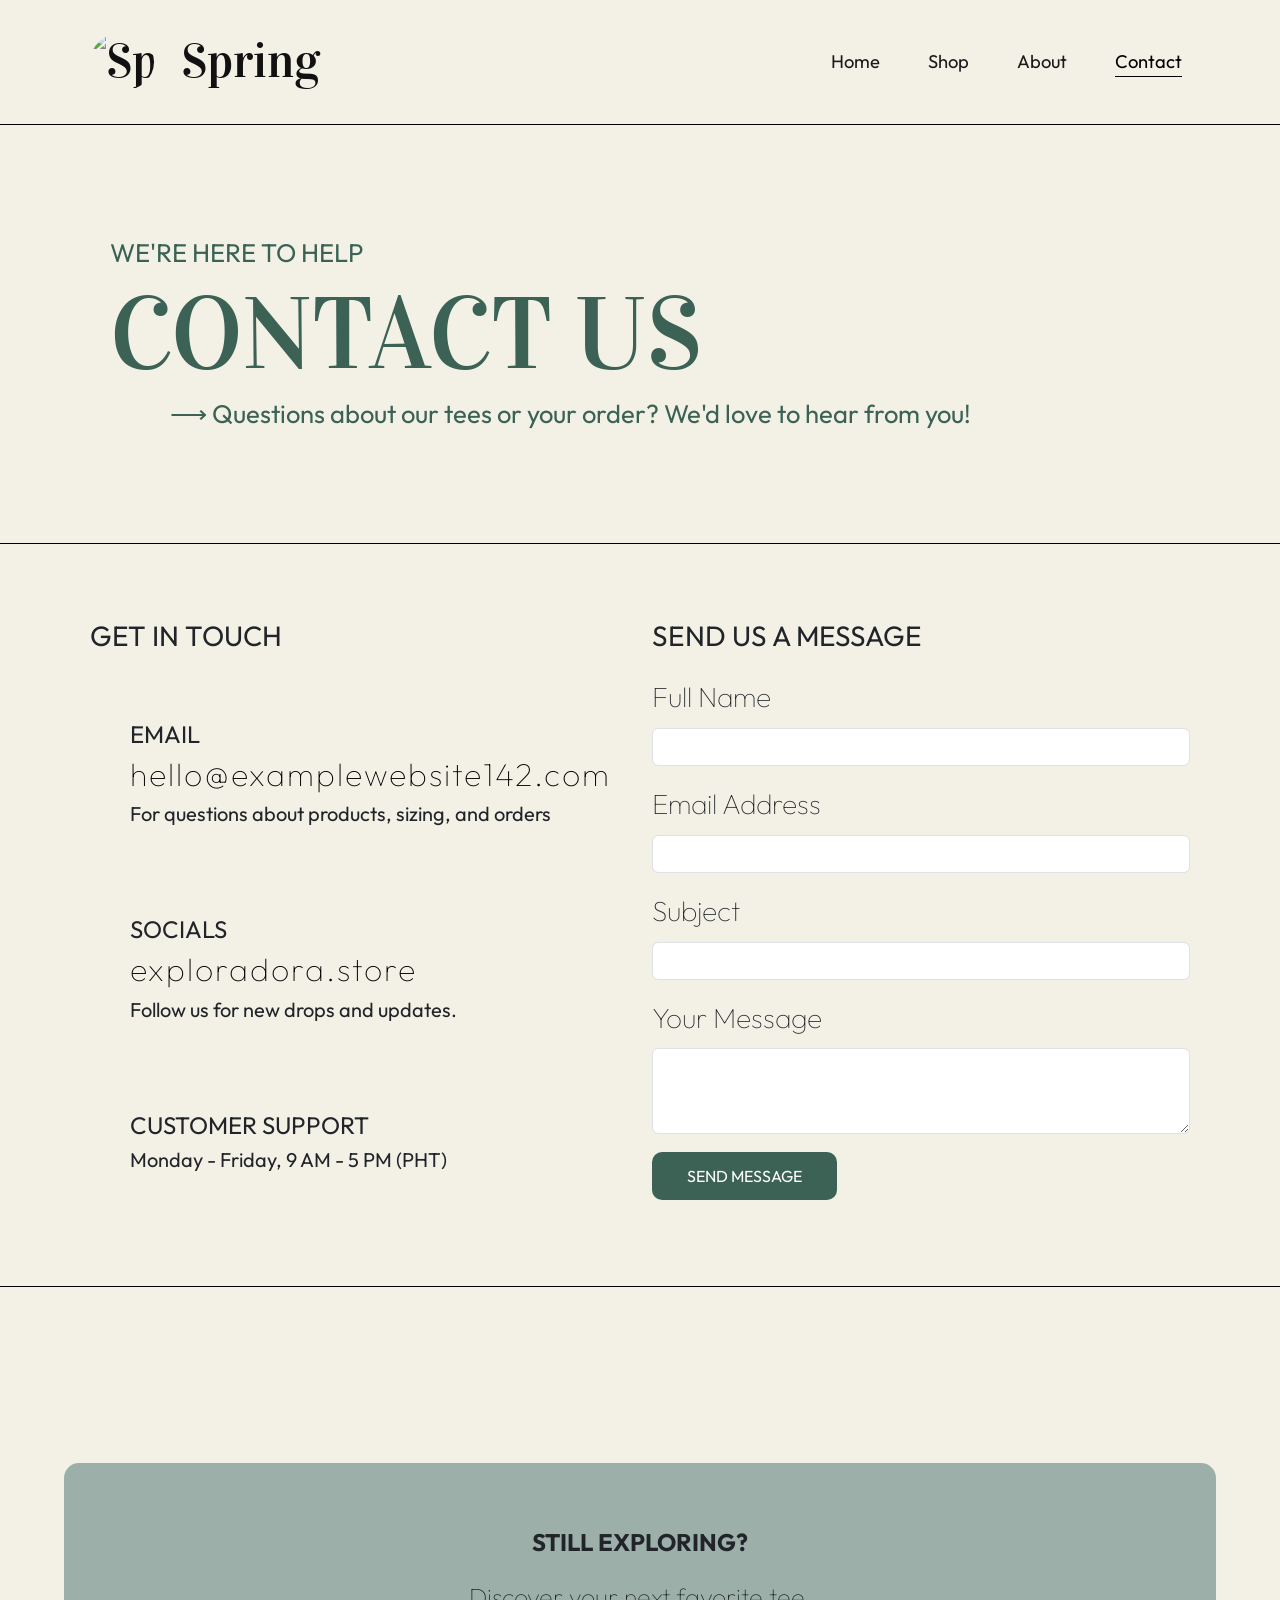
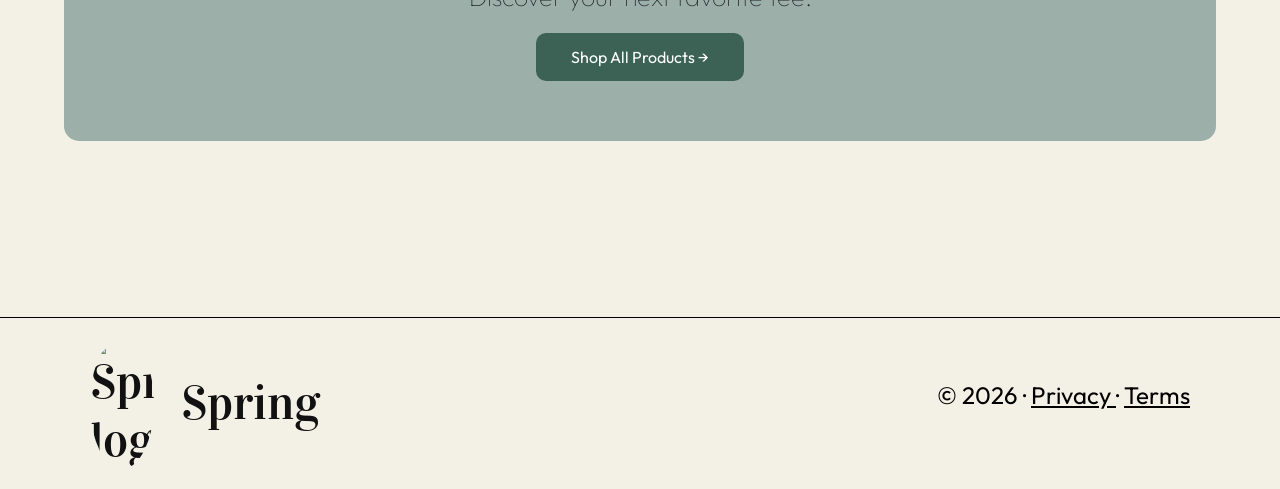
==== contact page.html @ 9e549c5b "Merge pull request #2 from jajaja33e/kyla Merge redesigned shop with the new product pages" ====
<!DOCTYPE html>
<html lang="en">

<head>
    <meta charset="UTF-8">
    <meta name="viewport" content="width=device-width, initial-scale=1.0">

    <title>Spring | Contact Us</title>

    <link rel="preconnect" href="https://fonts.googleapis.com">
    <link rel="preconnect" href="https://fonts.gstatic.com" crossorigin>
    <link href="https://fonts.googleapis.com/css2?family=Outfit:wght@400;600;700&family=Vidaloka&display=swap" rel="stylesheet">
    <link href="https://cdn.jsdelivr.net/npm/bootstrap@5.3.3/dist/css/bootstrap.min.css"
        rel="stylesheet">

    <link rel="stylesheet" href="css/style.css">
</head>

<body>

   <header class="site-header">

        <nav class="navbar navbar-expand-lg">

            <div class="container">

                <a class="navbar-brand" href="index.html">

                    <img src="Logo_Spring.png" style="max-width: 64px; height: auto; margin-right: 15px;"
                        alt="Spring logo">

                    Spring

                </a>

                <button class="navbar-toggler" type="button"
                    data-bs-toggle="collapse"
                    data-bs-target="#mainNavigation"
                    aria-controls="mainNavigation"
                    aria-expanded="false"
                    aria-label="Toggle navigation">

                    <span class="navbar-toggler-icon"></span>

                </button>

                <div class="collapse navbar-collapse"
                    id="mainNavigation">

                    <ul class="navbar-nav ms-auto">

                        <li class="nav-item">
                            <a class="nav-link" href="index.html">
                                Home
                            </a>
                        </li>

                        <li class="nav-item">
                            <a class="nav-link" href="shop page.html">
                                Shop
                            </a>
                        </li>

                        <li class="nav-item">
                            <a class="nav-link" href="about page.html">
                                About
                            </a>
                        </li>

                        <li class="nav-item">
                            <a class="nav-link active" href="contact page.html" aria-current="page">
                                Contact
                            </a>
                        </li>

                    </ul>

                </div>

            </div>

        </nav>

        <hr class="custom-line">


    </header>


    <main>

        <section class="contact-hero">

            <div class="container">

                <p class="contact-eyebrow">
                    WE'RE HERE TO HELP
                </p>

                <h1 style="font-size: 96px;">CONTACT US</h1>

                <div class="contact-introduction">

                    <p style="font-size: 24px; padding-left: 60px;">
                        ⟶ Questions about our tees or your
                        order? We'd love to hear from you!
                    </p>

                </div>

            </div>

        </section>

        <hr class="custom-line">

        <section class="contact-main">

            <div class="container">

                <div class="row g-4">

                    <div class="col-md-6">

                        <div class="contact-information">

                            <p style="font-size: 28px;">GET IN TOUCH</p>


                            <div class="contact-detail">

                                <p style="font-size: 24px;">EMAIL</p>

                                <a style="font-size: 32px;" href="mailto:hello@examplewebsite142.com">
                                    hello@examplewebsite142.com
                                </a>

                                <p style="font-size: 20px;">
                                    For questions about products,
                                    sizing, and orders
                                </p>

                            </div>


                            <div class="contact-detail">

                                <p style="font-size: 24px;">SOCIALS</p>

                                <a style="font-size: 32px;" href="https://www.instagram.com/exploradora.store/">
                                    exploradora.store
                                </a>

                                <p style="font-size: 20px;">
                                    Follow us for new drops and updates.
                                </p>

                            </div>


                            <div class="contact-detail">

                                <p style="font-size: 24px;">CUSTOMER SUPPORT</p>

                                <p style="font-size: 20px;">
                                    Monday - Friday, 9 AM - 5 PM (PHT)
                                </p>

                            </div>

                        </div>

                    </div>


                    <div class="col-md-6">

                        <div class="contact-form-container">

                            <p>SEND US A MESSAGE</p>

                            <form id="contact-form"
                                action="#"
                                method="post">

                                <div class="mb-3">

                                    <label for="full-name"
                                        class="form-label">
                                        Full Name
                                    </label>

                                    <input type="text"
                                        class="form-control"
                                        id="full-name"
                                        name="fullName"
                                        autocomplete="name"
                                        required>

                                </div>


                                <div class="mb-3">

                                    <label for="email-address"
                                        class="form-label">
                                        Email Address
                                    </label>

                                    <input type="email"
                                        class="form-control"
                                        id="email-address"
                                        name="email"
                                        autocomplete="email"
                                        required>

                                </div>


                                <div class="mb-3">

                                    <label for="subject"
                                        class="form-label">
                                        Subject
                                    </label>

                                    <input type="text"
                                        class="form-control"
                                        id="subject"
                                        name="subject"
                                        required>

                                </div>


                                <div class="mb-3">

                                    <label for="message"
                                        class="form-label">
                                        Your Message
                                    </label>

                                    <textarea
                                        class="form-control"
                                        id="message"
                                        name="message"
                                        rows="3"
                                        required></textarea>

                                </div>


                                <button type="submit"
                                    class="btn contact-submit-button">

                                    SEND MESSAGE

                                </button>

                            </form>

                        </div>

                    </div>

                </div>

            </div>

        </section>

                <hr class="custom-line">


        <section class="contact-cta">

            <div class="container-exploring">

                <div class="cta-content">

                    <p style="font-size: 24px; font-weight: bolder;">STILL EXPLORING?</p>

                    <p style="font-size: 25px; font-weight: lighter;">
                        Discover your next favorite tee.
                    </p>

                    <a style="   background-color: #3B6255 !important;
    color: white !important;
    border: none !important;
    padding: 12px 35px;
    border-radius: 10px !important;
    text-decoration: none;
    display: inline-block;
    font-size: 16px;    
    href="shop page.html"
                        class="btn cta-button">

                        Shop All Products
                        <span aria-hidden="true">→</span>

                    </a>

                </div>

            </div>

        </section>

    </main>


     <footer class="site-footer">
            <hr class="custom-line">


        <div class="container">

            <div class="row align-items-center">

                <div class="col-md-6">

                    <a href="index.html" class="footer-brand">

                           <img src="Logo_Spring.png" style="max-width: 64px; height: auto; margin-right: 15px;"
                        alt="Spring logo">

                    Spring
                    </a>

                </div>


                <div class="col-md-6 text-md-end">

                    <p>
                        © 2026 ·

                        <a href="privacy policy page.html">
                            Privacy
                        </a>

                        ·

                        <a href="terms & conditions page.html">
                            Terms
                        </a>
                    </p>

                </div>

            </div>

        </div>

    </footer>


    <script src="https://cdn.jsdelivr.net/npm/bootstrap@5.3.3/dist/js/bootstrap.bundle.min.js"></script>

    <script src="js/script.js"></script>

</body>

</html>
---- css/style.css ----
:root {
  --font-heading: "Vidaloka", Georgia, serif;
  --font-body: "Outfit", -apple-system, BlinkMacSystemFont, sans-serif;
  --cream: #f3f0e6;
  --sage: #ced7d4;
  --green: #3b6255;
  --green-deep: #167252;
}

/* Body & Paragraphs */
body, p {
  font-family: var(--font-body);
  font-weight: 400;
  line-height: 1.6;
}

/* Headings */
h1, h2, h3, h4, h5, h6 {
  font-family: var(--font-heading);
  font-weight: 400;
  line-height: 1.2;
}

.site-header,
.navbar,
.site-footer {
    background-color: var(--cream);
}

.navbar-brand,
.footer-brand {
    display: inline-flex;
    align-items: center;
    gap: 12px;
    font-size: clamp(2rem, 4vw, 3rem);
    font-family: var(--font-heading);
    font-weight: 400;
    line-height: 1.2;
    color: #111 !important;
    text-decoration: none;
}

.navbar-brand img,
.footer-brand img {
    width: 64px;
    height: 64px;
    border-radius: 50%;
    object-fit: cover;
}

.navbar-nav {
    gap: 0.5rem 2rem;
}

.nav-item {
    font-size: 1.15rem;
    padding: 0;
}

.nav-link {
    color: #1a1a1a;
    text-decoration: none;
}

.nav-link:hover,
.nav-link:focus {
    color: var(--green);
}

.nav-link.active {
    color: #1a1a1a;
    text-decoration: underline;
    text-underline-offset: 8px;
    text-decoration-thickness: 1px;
}

/* Buttons */

a.btn.product-button {
    background-color: #167252 !important;
    color: white !important;
    border: none !important;
    padding: 12px 35px;
    border-radius: 50px !important;
    text-decoration: none;
    display: inline-block;
    font-size: 16px;
}

a.btn.product-button:hover {
    background-color: #105a40 !important;
    color: white !important;
}

a.btn.product-button:focus {
    box-shadow: none !important;
}

a.btn.hero-button {
    background-color: #167252 !important;
    color: white !important;
    border: none !important;
    padding: 12px 35px;
    border-radius: 50px !important;
    text-decoration: none;
    display: inline-block;
    font-size: 16px;    
}

a.btn.hero-button:hover {
    background-color: #105a40 !important;
    color: white !important;
}

a.btn.hero-button:focus {
    box-shadow: none !important;
}

.btn.contact-submit-button {
    background-color: #3B6255 !important;
    color: white !important;
    border: none !important;
    padding: 12px 35px;
    border-radius: 10px !important;
    text-decoration: none;
    display: inline-block;
    font-size: 16px;    
}

/* All Pages Footer */

.container {
    padding: 20px;
}

.footer-brand {
    padding-bottom: 0;
}

.col-md-6.text-md-end p,
.col-md-6.text-md-end a {
    font-size: 24px !important;
    color: black;
}

/* Home Page */
.hero-section {
    background-image: url("../images/Landing_Page.png");
    background-size: cover;
    background-position: center;
    background-repeat: no-repeat;
    min-height: 100vh;          
    width: 100%;                
    box-sizing: border-box;     
    color: rgb(0, 0, 0);
    padding: 8rem 1.5rem;
    display: flex;
    align-items: center;
}

.hero-section h1 {
    font-size: clamp(2.4rem, 5vw, 4.5rem);
}

.hero-section p {
    max-width: 34rem;
    margin: 1rem auto 1.5rem;
    font-size: 1.25rem;
}


.product-card {
    width: 100%;
    max-width: 320px;
    background: transparent;
    padding: 0;
    text-align: center;
}

.product-card img {
    width: 100%;
    aspect-ratio: 4 / 5;
    object-fit: cover;
    object-position: center top;
    display: block;
    border-radius: 16px;
}

.container-shop {
    display: block;
    width: 100%;
}

.container-shop > .row {
    width: 100%;
}

.container-shop [class*="col-"] {
    display: flex;
    justify-content: center;
}
 
.product-card h2,
.product-card h3 {
    padding-top: 1rem;
    margin-bottom: 0.25rem;
    font-size: 1.75rem;
}

.product-card .product-price {
    margin: 0 0 0.85rem;
    font-size: 1.35rem;
}

.products-section,
.shop-title,
.shop-section {
    background-color: var(--sage);
}

.products-section,
.shop-section {
    padding: 2.5rem 1.5rem 4rem;
}

.products-section h2 {
    font-size: clamp(2rem, 4vw, 3rem);
    margin-bottom: 1.5rem;
}

.shop-title {
    padding: 0;
}

.container-shop {
    padding-left: 1.5rem;
    padding-right: 1.5rem;
}

.products-section .row,
.shop-section .row {
    --bs-gutter-y: 2.5rem;
    --bs-gutter-x: 1.5rem;
}

.coming-soon {
    padding-top: 2.5rem;
    font-size: 1.1rem;
    text-align: right;
}

.shop-title h1 {
    margin: 0;
    padding: 2rem 0;
    font-size: clamp(2rem, 4vw, 3rem);
}

/* About */
.about-preview {
    padding: 50px
}

.about-preview img {
    width: 403px;
    height: 400px;
    object-fit: cover;
    display: block;
    border-radius: 20px;
    box-shadow: 0 0 8px 5px rgba(0, 0, 0, 0.25);

}

.about-preview p {
    font-size: 24px;
}

.about-preview h2 {
    font-size: 48px;
    padding-bottom: 20px;
}

.about-page-section {
    padding: 50px;
}

.about-page-section img {
    width: 100%;
    max-width: 688px;
    height: auto;
    aspect-ratio: 688 / 703;
    object-fit: cover;
    display: block;
    border-radius: 20px;
    box-shadow: 0 0 8px 5px rgba(0, 0, 0, 0.25);
}

.container-about {
    display: flex;
    flex-wrap: wrap;
    justify-content: center;
    gap: 20px;
    width: 100%;
}

.about-page-section p {
    font-size: 24px;
 
}

/* Contact */

.contact-main {
    padding: 50px;
}

.contact-hero {
    color: #3B6255;
    padding: clamp(20px, 7vw, 100px);
    display: flex;
    flex-direction: column;
    flex-wrap: nowrap;
    justify-content: flex-start;
    align-items: flex-start;
    gap: clamp(10px, 2vw, 20px);
    width: 100%;
    box-sizing: border-box;
    overflow-wrap: break-word;
}


.contact-hero h1 {
    font-size: 8vw !important;
    line-height: 1.2;
    white-space: nowrap;
    width: 100%;
    margin: 0;
}

.contact-hero h2 {
   font-size: 2.5vw !important;
    line-height: 1.2;
    white-space: nowrap;
    width: 100%;
    margin: 0;
}

.contact-hero p {
    font-size: 2vw !important;
    line-height: 1.5;
    width: 100%;
    margin: 0;
}
.contact-hero * {
    max-width: 100%;
    box-sizing: border-box;
}

.contact-detail {
    padding: 40px;
}
.contact-detail p {
    margin-bottom: 0px;
}
.contact-detail a {
    display: inline-block;
    margin-top: 0;
    line-height: 1;
    color: black;
    letter-spacing: 2px;
    text-decoration: none;
    font-weight: lighter;
}

.col-md-6 {
    font-size: 28px;
    font-weight: lighter;
}

.container-exploring {
    display: flex;
    justify-content: center;
    align-items: center;
    text-align: center;
    min-height: 70vh;
}


.cta-content {
    display: flex;
    flex-direction: column;
    align-items: center;
    justify-content: center;
    text-align: center;

    background-color: #9CB0A9;
    padding: 60px clamp(20px, 10vw, 200px);
    border-radius: 15px;

    width: 90%;
    max-width: 1200px;
    box-sizing: border-box;
    margin: 0 auto;
}

/* Solo Product Page */
/* PRODUCT GALLERY */
.product-gallery {
    display: grid;
    grid-template-columns: 90px minmax(0, 1fr);
    gap: 35px;
    align-items: stretch;
    width: 100%;
    padding: 15px 0;
}

/* THUMBNAILS */
.product-thumbnails {
    display: flex;
    flex-direction: column;
    justify-content: space-between;
    gap: 18px;
    width: 90px;
}

.thumbnail {
    width: 90px;
    height: 110px;
    flex-shrink: 0;
    padding: 0;
    border: 3px solid transparent;
    border-radius: 20px;
    overflow: hidden;
    background: #f2f0e9;
    cursor: pointer;
    box-shadow: 0 8px 20px rgba(0, 0, 0, 0.10);
    transition: all 0.3s ease;
}

.thumbnail img {
    width: 100%;
    height: 100%;
    display: block;
    object-fit: cover;
}

.thumbnail:hover {
    transform: scale(1.04);
}

.thumbnail.active {
    border-color: #426d5d;
    box-shadow: 0 8px 20px rgba(0, 0, 0, 0.18);
}

/* MAIN IMAGE */
.product-main {
    width: 100%;
    min-width: 0;
    overflow: hidden;
    border-radius: 30px;
    background: #f2f0e9;
    box-shadow: 0 12px 30px rgba(0, 0, 0, 0.16);
}

.product-main-image {
    display: block;
    width: 100%;
    height: 100%;
    aspect-ratio: 0.9 / 1;
    object-fit: cover;
    object-position: center;
    transition: opacity 0.3s ease;
}

/* Terms and Condition */

.terms-section {
    background-color: #CED7D4;
    padding: 80px 90px;
    margin: 40px auto;
}

body {
    background-color: #F3F0E6;
}

.terms-introduction {
    background-color: #F3F0E6;
    padding: 30px 30px;
    border-radius: 15px;
    box-shadow: 0 0 8px 5px rgba(0, 0, 0, 0.25);
    overflow: hidden; 
    margin: 40px auto;
    font-size: 18px;
}

.Title_TermsandCo {
    margin: 180px auto;
    font-size: 80px;
}

.Title_Terms {
    font-size: 40px;
    margin: 20px;
}

.custom-line {
    border: 0;
    border-top: 1px solid black;
    opacity: 1;
    margin: 0px 0px;
}

.keep-in-touch {
    padding: 180px;
}

.keep-in-touch-links a,
.keep-in-touch-links a:visited {
    font-size: 18px;
    color: #000000 !important;
    text-decoration: none;
}

.keep-in-touch-links a:hover {
    color: #555555 !important; 
    text-decoration: underline;
}

/* Store Menu */

.product-option {
    margin-bottom: 25px;
}

.product-option label {
    display: block;
    color: #3d665a;
    font-size: 14px;
    font-weight: 700;
    letter-spacing: .5px;
    margin-bottom: 12px;
}

.size-options {
    display: flex;
    flex-wrap: wrap;
    gap: 9px;
}

.size-btn {
    width: 54px;
    height: 45px;
    border: 1px solid #a0b7ac;
    border-radius: 10px;
    background: transparent;
    color: #3d665a;
    font-size: 14px;
    font-weight: 700;
    cursor: pointer;
    transition: all .25s ease;
}

.size-btn:hover,
.size-btn.active {
    background: #3d665a;
    color: #fff;
    border-color: #3d665a;
}

.quantity-control {
    display: flex;
    align-items: center;
    justify-content: space-around;
    width: 100%;
    max-width: 145px;
    height: 48px;
    border: 1px solid #76998b;
    border-radius: 13px;
    background: #fff;
}

.quantity-control button {
    border: none;
    background: transparent;
    color: #3d665a;
    font-size: 20px;
    font-weight: 700;
    cursor: pointer;
    padding: 5px 10px;
}

.quantity-control input {
    width: 30px;
    border: none;
    outline: none;
    background: transparent;
    color: #243d35;
    text-align: center;
    font-size: 16px;
    font-weight: 700;
    appearance: textfield;
    -moz-appearance: textfield;
}

.quantity-control input::-webkit-inner-spin-button,
.quantity-control input::-webkit-outer-spin-button {
    -webkit-appearance: none;
    margin: 0;
}

.product-price {
    color: #3d665a;
    font-family: Georgia, serif;
    font-size: 34px;
    font-weight: 700;
    margin: 0;
    line-height: 1.3;
}

.add-to-cart-btn {
    display: inline-flex;
    align-items: center;
    justify-content: center;
    gap: 15px;
    padding: 15px 25px;
    min-width: 190px;
    border: none;
    border-radius: 50px;
    background: #3d665a;
    color: #fff;
    font-size: 19px;
    cursor: pointer;
    transition: all .3s ease;
}

.add-to-cart-btn span {
    font-size: 28px;
    line-height: 1;
}

.add-to-cart-btn:hover {
    background: #294b40;
    transform: translateY(-2px);
}

.color-options {
    display: flex;
    align-items: center;
    gap: 14px;
}

.color-btn {
    width: 32px;
    height: 32px;
    min-width: 32px;
    padding: 0;
    border-radius: 50%;
    border: 2px solid #d5d5d5;
    background: var(--swatch-color);
    cursor: pointer;
    transition: all .25s ease;
    position: relative;
}

.color-btn:hover {
    transform: scale(1.12);
}

.color-btn.active {
    outline: 2px solid #3d665a;
    outline-offset: 4px;
    border-color: #3d665a;
}

.color-btn[data-color="white"] {
    border-color: #c9c9c9;
}

.product-purchase-details {
    max-width: 100%;
}

.product-option select {
    max-width: 250px;
    border-color: #a0b7ac;
    border-radius: 10px;
}

.product-information-section {
    background-color: var(--sage);
    padding: 4rem 0;
}

.product-brand {
    color: var(--green);
    letter-spacing: 0.12em;
    font-size: 0.85rem;
    margin-bottom: 0.5rem;
}

.product-detail-section {
    padding: 2rem 0 4rem;
}

.back-to-shop {
    color: #111;
    text-decoration: none;
    font-size: 2rem;
    line-height: 1;
}

.order-now {
    text-decoration: none;
    color: #fff;
}

.specifications-list {
    margin: 1.5rem 0 0;
}

.specification-item {
    display: grid;
    grid-template-columns: minmax(9rem, 14rem) 1fr;
    gap: 0.5rem 1.5rem;
    padding: 0.4rem 0;
}

.specification-item dt {
    font-weight: 600;
}

.specification-item dd {
    margin: 0;
}

.size-guide-image {
    display: block;
    max-width: 720px;
    margin: 1.5rem 0;
    background: #fff;
    border-radius: 16px;
}

.size-chart th,
.size-chart td {
    background: transparent;
}

@media (max-width: 767px) {
    .product-gallery {
        grid-template-columns: 1fr;
    }

    .product-thumbnails {
        flex-direction: row;
        width: 100%;
        overflow-x: auto;
    }

    .hero-section {
        min-height: 70vh;
        padding: 6rem 1rem;
    }

    .nav-item {
        font-size: 1.1rem;
    }
}


/* Bootstrap Accordion Edits Terms and Condition */

.terms-accordion {
    --bs-accordion-bg: transparent !important;
    --bs-accordion-active-bg: transparent !important;
    --bs-accordion-btn-bg: transparent !important;
    --bs-accordion-border-color: transparent !important;
    --bs-accordion-btn-focus-box-shadow: none !important;
    background: transparent !important;
}

.terms-accordion .accordion-item {
    background: transparent !important;
    border-color: transparent !important;
}

.terms-accordion .accordion-button,
.terms-accordion .accordion-button.collapsed,
.terms-accordion .accordion-button:not(.collapsed) {
    background: transparent !important;
    background-color: transparent !important;
    color: #212529;
    box-shadow: none !important;
    font-size: 40px;
}

.terms-accordion .accordion-button:not(.collapsed) {
    color: #3B6255;
}

.terms-accordion .accordion-button:focus {
    box-shadow: none !important;
    border-color: transparent !important;
}

.terms-accordion .accordion-body {
    background-color: #F3F0E6;
    padding: 30px 30px;
    border-radius: 15px;
    overflow: hidden; 
    margin: 40px auto;
    font-size: 18px;
}
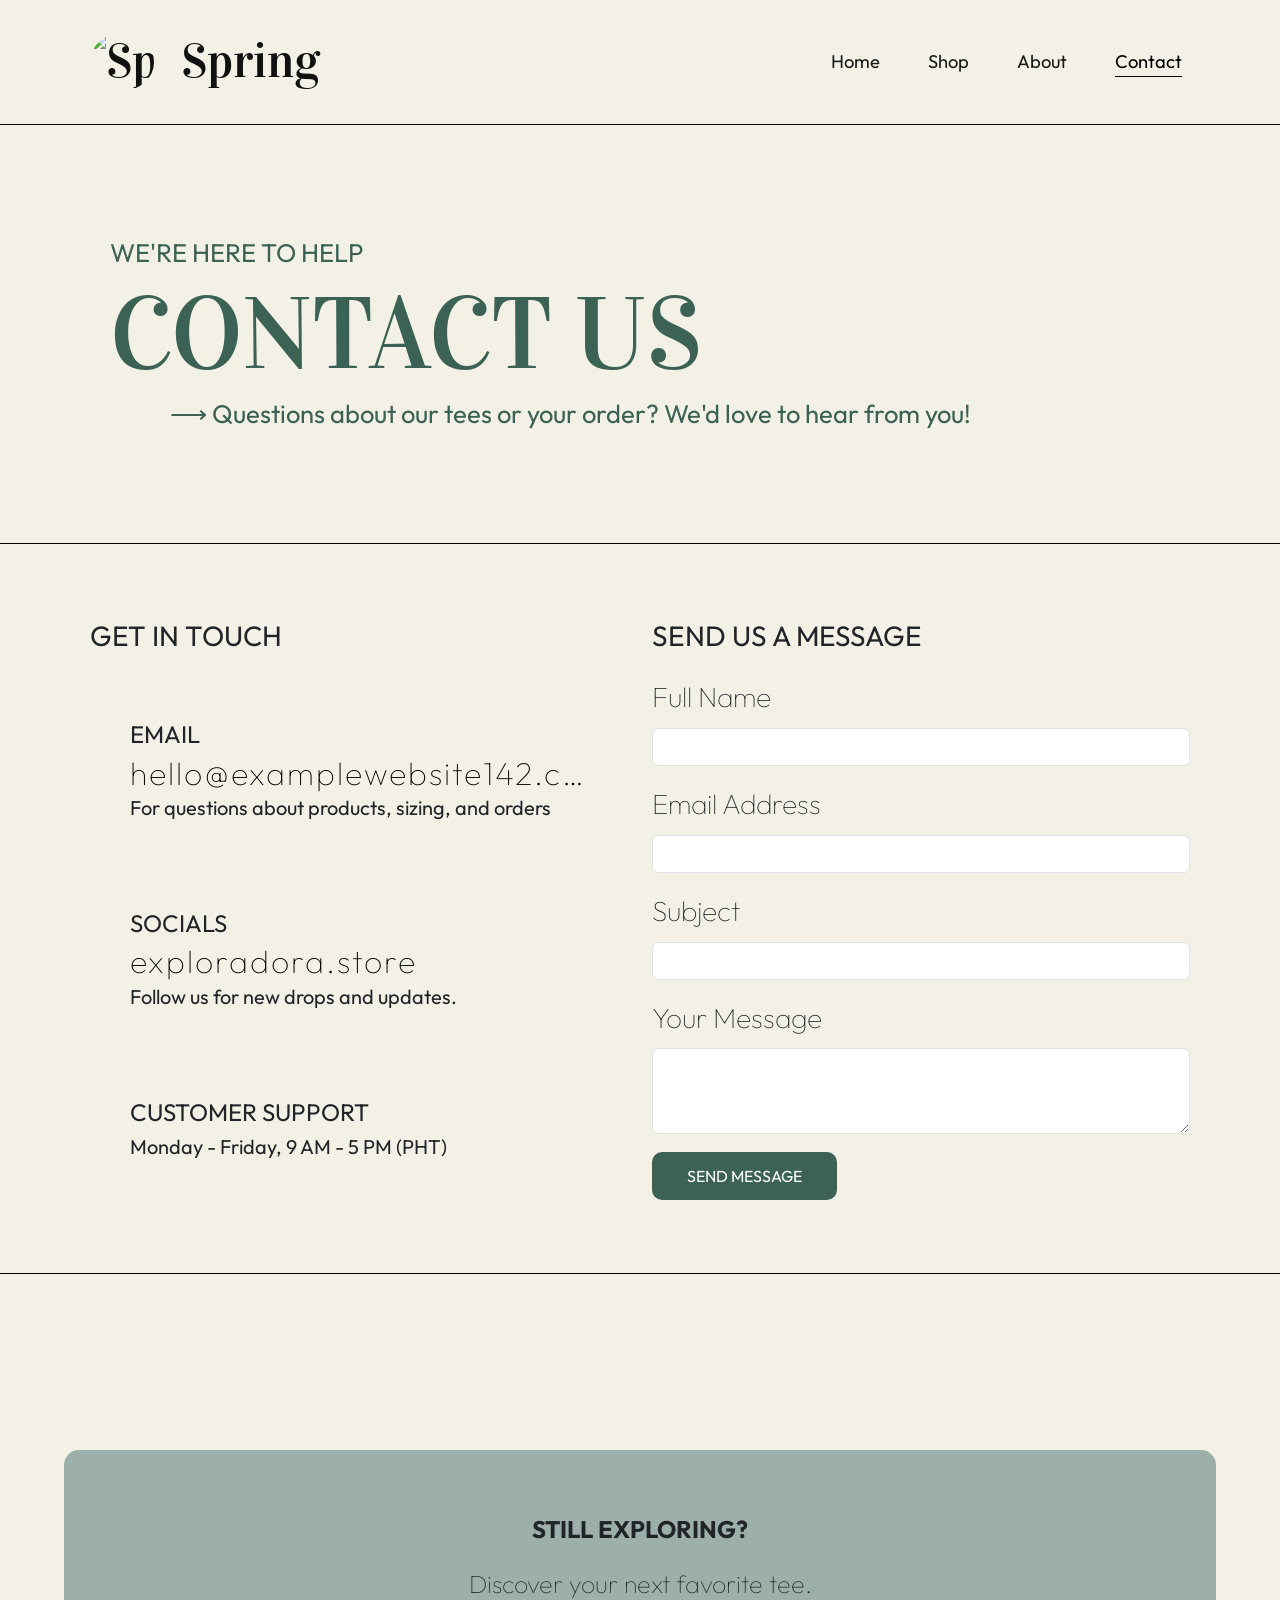
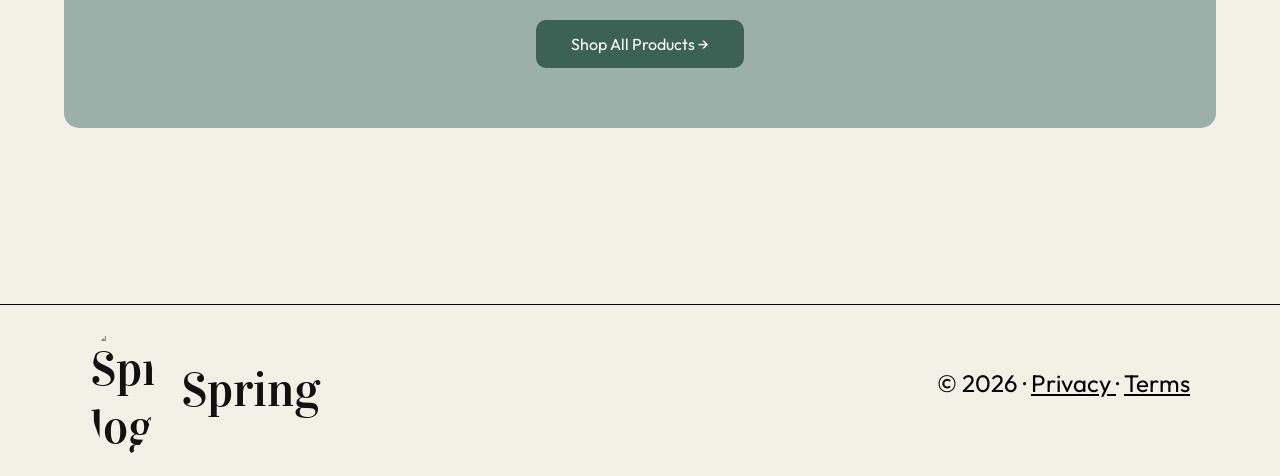
==== commit 0d931b0f: "Contact Form, Email Working" ====
--- a/contact page.html
+++ b/contact page.html
@@ -179,82 +179,56 @@
 
                             <p>SEND US A MESSAGE</p>
 
-                            <form id="contact-form"
-                                action="#"
-                                method="post">
+                           <form id="contact-form" action="#" method="post">
 
                                 <div class="mb-3">
-
-                                    <label for="full-name"
-                                        class="form-label">
+                                    <label for="full-name" class="form-label">
                                         Full Name
                                     </label>
-
                                     <input type="text"
                                         class="form-control"
                                         id="full-name"
                                         name="fullName"
                                         autocomplete="name"
                                         required>
-
                                 </div>
 
-
                                 <div class="mb-3">
-
-                                    <label for="email-address"
-                                        class="form-label">
+                                    <label for="email-address" class="form-label">
                                         Email Address
                                     </label>
-
                                     <input type="email"
                                         class="form-control"
                                         id="email-address"
                                         name="email"
                                         autocomplete="email"
                                         required>
-
                                 </div>
 
-
                                 <div class="mb-3">
-
-                                    <label for="subject"
-                                        class="form-label">
+                                    <label for="subject" class="form-label">
                                         Subject
                                     </label>
-
                                     <input type="text"
                                         class="form-control"
                                         id="subject"
                                         name="subject"
                                         required>
-
                                 </div>
 
-
                                 <div class="mb-3">
-
-                                    <label for="message"
-                                        class="form-label">
+                                    <label for="message" class="form-label">
                                         Your Message
                                     </label>
-
-                                    <textarea
-                                        class="form-control"
-                                        id="message"
-                                        name="message"
-                                        rows="3"
-                                        required></textarea>
-
+                                    <textarea class="form-control"
+                                            id="message"
+                                            name="message"
+                                            rows="3"
+                                            required></textarea>
                                 </div>
 
-
-                                <button type="submit"
-                                    class="btn contact-submit-button">
-
+                                <button type="submit" class="btn contact-submit-button">
                                     SEND MESSAGE
-
                                 </button>
 
                             </form>
@@ -354,10 +328,7 @@
 
     </footer>
 
-
-    <script src="https://cdn.jsdelivr.net/npm/bootstrap@5.3.3/dist/js/bootstrap.bundle.min.js"></script>
-
-    <script src="js/script.js"></script>
+    <script src="js/contact-form.js"></script>
 
 </body>
 
--- a/css/style.css
+++ b/css/style.css
@@ -357,18 +357,28 @@
 
 .contact-detail {
     padding: 40px;
+    min-width: 0;
+    max-width: 100%;
 }
 .contact-detail p {
     margin-bottom: 0px;
 }
+
 .contact-detail a {
-    display: inline-block;
+    display: block;
+    width: fit-content;
+    max-width: 100%;
     margin-top: 0;
-    line-height: 1;
+    line-height: 1.2;
     color: black;
     letter-spacing: 2px;
     text-decoration: none;
     font-weight: lighter;
+    font-size: min(16px, 3.5vw);
+    white-space: nowrap;
+    overflow: hidden;
+    text-overflow: ellipsis;
+    box-sizing: border-box;
 }
 
 .col-md-6 {
@@ -736,10 +746,13 @@
 
 .size-guide-image {
     display: block;
-    max-width: 720px;
+    width: auto;
+    max-width: 100%;
+    height: auto;
     margin: 1.5rem 0;
     background: #fff;
     border-radius: 16px;
+    box-sizing: border-box;
 }
 
 .size-chart th,
